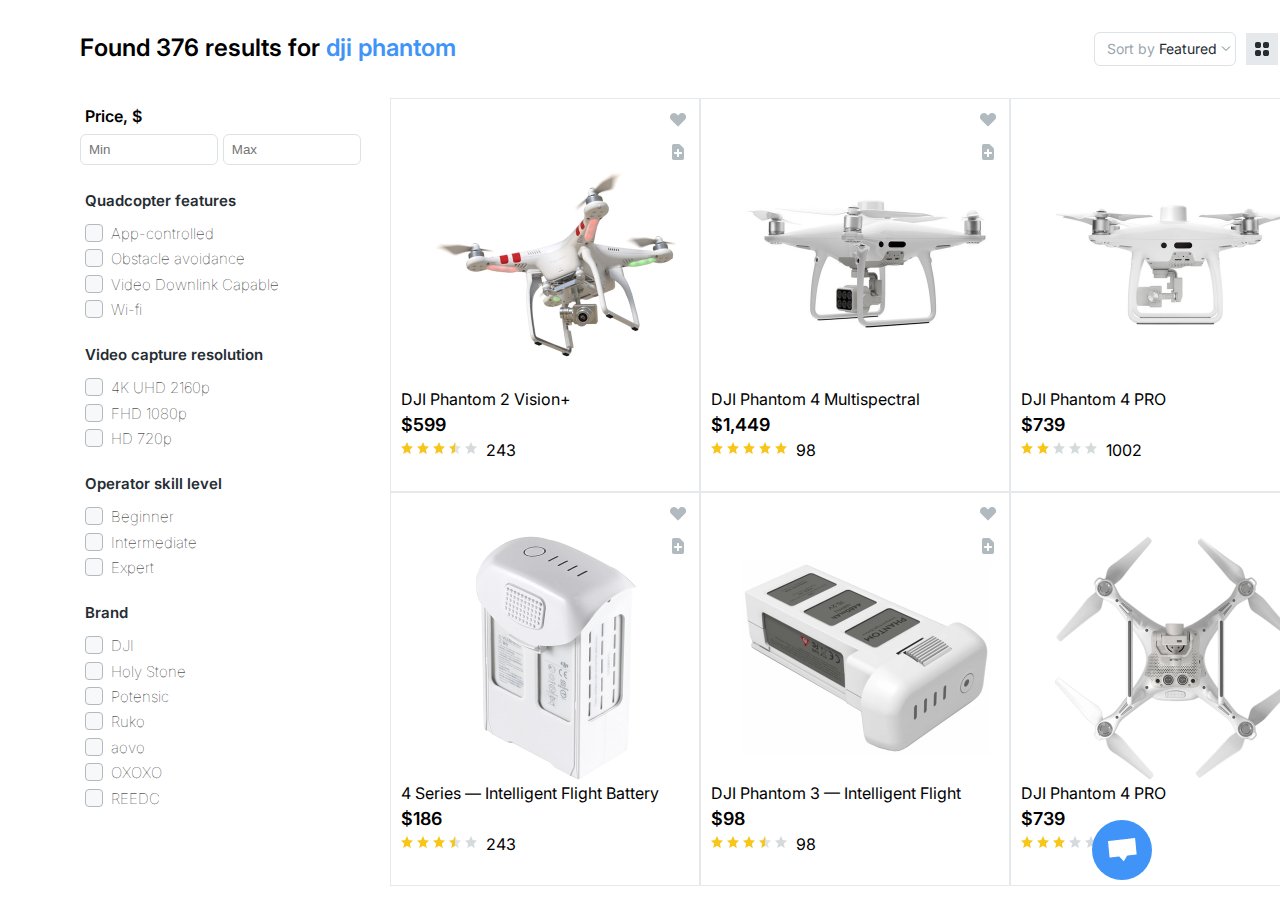
==== index-1.html @ a9153cf0 "added the product list and top search result/view section" ====
<!DOCTYPE html>
<html lang="en">
  <head>
    <meta charset="UTF-8" />
    <meta name="viewport" content="width=device-width, initial-scale=1.0" />
    <title>Document</title>
    <!-- <link rel="preconnect" href="https://fonts.googleapis.com"> -->
    <!-- <link rel="preconnect" href="https://fonts.gstatic.com" crossorigin> -->
    <link
      href="https://fonts.googleapis.com/css2?family=Inter:wght@400;600&display=swap"
      rel="stylesheet"
    />
    <link rel="stylesheet" href="./css-1/Filters.css" />
    <link rel="stylesheet" href="./css-1/products.css" />
  </head>
  <body>
    <div class="main-body">
      <div class="search-section">
        <p class="found-result">
          Found 376 results for <span>dji phantom</span>
        </p>
        <div class="left-search-section">
          <div class="dropdown">
            <p>Sort by <span>Featured</span></p>
            <svg
              width="10"
              height="6"
              viewBox="0 0 10 6"
              fill="none"
              xmlns="http://www.w3.org/2000/svg"
            >
              <path d="M1 0.5L5 4.5L9 0.5" stroke="#6E7C87" />
            </svg>
          </div>

          <div class="view">
            <div class="first-grouped-icon">
              <div class="view-list">
                <svg
                  width="14"
                  height="14"
                  viewBox="0 0 14 14"
                  fill="none"
                  xmlns="http://www.w3.org/2000/svg"
                >
                  <path
                    d="M2 0C1.46957 0 0.960859 0.210714 0.585786 0.585786C0.210714 0.960859 0 1.46957 0 2V4C0 4.53043 0.210714 5.03914 0.585786 5.41421C0.960859 5.78929 1.46957 6 2 6H4C4.53043 6 5.03914 5.78929 5.41421 5.41421C5.78929 5.03914 6 4.53043 6 4V2C6 1.46957 5.78929 0.960859 5.41421 0.585786C5.03914 0.210714 4.53043 0 4 0H2ZM2 8C1.46957 8 0.960859 8.21071 0.585786 8.58579C0.210714 8.96086 0 9.46957 0 10V12C0 12.5304 0.210714 13.0391 0.585786 13.4142C0.960859 13.7893 1.46957 14 2 14H4C4.53043 14 5.03914 13.7893 5.41421 13.4142C5.78929 13.0391 6 12.5304 6 12V10C6 9.46957 5.78929 8.96086 5.41421 8.58579C5.03914 8.21071 4.53043 8 4 8H2ZM8 2C8 1.46957 8.21071 0.960859 8.58579 0.585786C8.96086 0.210714 9.46957 0 10 0H12C12.5304 0 13.0391 0.210714 13.4142 0.585786C13.7893 0.960859 14 1.46957 14 2V4C14 4.53043 13.7893 5.03914 13.4142 5.41421C13.0391 5.78929 12.5304 6 12 6H10C9.46957 6 8.96086 5.78929 8.58579 5.41421C8.21071 5.03914 8 4.53043 8 4V2ZM8 10C8 9.46957 8.21071 8.96086 8.58579 8.58579C8.96086 8.21071 9.46957 8 10 8H12C12.5304 8 13.0391 8.21071 13.4142 8.58579C13.7893 8.96086 14 9.46957 14 10V12C14 12.5304 13.7893 13.0391 13.4142 13.4142C13.0391 13.7893 12.5304 14 12 14H10C9.46957 14 8.96086 13.7893 8.58579 13.4142C8.21071 13.0391 8 12.5304 8 12V10Z"
                    fill="#252C32"
                  />
                </svg>
              </div>
            </div>
            <div class="first-grouped-icon">
              <div class="view-grid">
                <svg
                  width="14"
                  height="14"
                  viewBox="0 0 14 14"
                  fill="none"
                  xmlns="http://www.w3.org/2000/svg"
                >
                  <path
                    fill-rule="evenodd"
                    clip-rule="evenodd"
                    d="M0 1C0 0.734784 0.105357 0.48043 0.292893 0.292893C0.48043 0.105357 0.734784 0 1 0H13C13.2652 0 13.5196 0.105357 13.7071 0.292893C13.8946 0.48043 14 0.734784 14 1C14 1.26522 13.8946 1.51957 13.7071 1.70711C13.5196 1.89464 13.2652 2 13 2H1C0.734784 2 0.48043 1.89464 0.292893 1.70711C0.105357 1.51957 0 1.26522 0 1ZM0 5C0 4.73478 0.105357 4.48043 0.292893 4.29289C0.48043 4.10536 0.734784 4 1 4H13C13.2652 4 13.5196 4.10536 13.7071 4.29289C13.8946 4.48043 14 4.73478 14 5C14 5.26522 13.8946 5.51957 13.7071 5.70711C13.5196 5.89464 13.2652 6 13 6H1C0.734784 6 0.48043 5.89464 0.292893 5.70711C0.105357 5.51957 0 5.26522 0 5ZM0 9C0 8.73478 0.105357 8.48043 0.292893 8.29289C0.48043 8.10536 0.734784 8 1 8H13C13.2652 8 13.5196 8.10536 13.7071 8.29289C13.8946 8.48043 14 8.73478 14 9C14 9.26522 13.8946 9.51957 13.7071 9.70711C13.5196 9.89464 13.2652 10 13 10H1C0.734784 10 0.48043 9.89464 0.292893 9.70711C0.105357 9.51957 0 9.26522 0 9ZM0 13C0 12.7348 0.105357 12.4804 0.292893 12.2929C0.48043 12.1054 0.734784 12 1 12H13C13.2652 12 13.5196 12.1054 13.7071 12.2929C13.8946 12.4804 14 12.7348 14 13C14 13.2652 13.8946 13.5196 13.7071 13.7071C13.5196 13.8946 13.2652 14 13 14H1C0.734784 14 0.48043 13.8946 0.292893 13.7071C0.105357 13.5196 0 13.2652 0 13Z"
                    fill="#B0BABF"
                  />
                </svg>
              </div>
            </div>
          </div>
        </div>
      </div>
      <div class="content">
        <section class="left-section">
          <h3 class="h3">Price, $</h3>
          <div class="inputs">
            <input class="input-1" type="text" placeholder="Min" />
            <input class="input-2" type="text" placeholder="Max" />
          </div>
          <h4>Quadcopter features</h4>
          <div class="filterA">
            <div class="checkbox"></div>
            <div class="text">App-controlled</div>
          </div>

          <div class="filterA">
            <div class="checkbox"></div>
            <div class="text">Obstacle avoidance</div>
          </div>

          <div class="filterA">
            <div class="checkbox"></div>
            <div class="text">Video Downlink Capable</div>
          </div>

          <div class="filterA">
            <div class="checkbox"></div>
            <div class="text">Wi-fi</div>
          </div>

          <h4>Video capture resolution</h4>
          <div class="filterB">
            <div class="checkbox"></div>
            <div class="text">4K UHD 2160p</div>
          </div>

          <div class="filterB">
            <div class="checkbox"></div>
            <div class="text">FHD 1080p</div>
          </div>

          <div class="filterB">
            <div class="checkbox"></div>
            <div class="text">HD 720p</div>
          </div>

          <h4>Operator skill level</h4>
          <div class="filterC">
            <div class="checkbox"></div>
            <div class="text">Beginner</div>
          </div>

          <div class="filterC">
            <div class="checkbox"></div>
            <div class="text">Intermediate</div>
          </div>

          <div class="filterC">
            <div class="checkbox"></div>
            <div class="text">Expert</div>
          </div>

          <h4>Brand</h4>
          <div class="filterD">
            <div class="checkbox"></div>
            <div class="text">DJI</div>
          </div>

          <div class="filterD">
            <div class="checkbox"></div>
            <div class="text">Holy Stone</div>
          </div>

          <div class="filterD">
            <div class="checkbox"></div>
            <div class="text">Potensic</div>
          </div>

          <div class="filterD">
            <div class="checkbox"></div>
            <div class="text">Ruko</div>
          </div>

          <div class="filterD">
            <div class="checkbox"></div>
            <div class="text">aovo</div>
          </div>

          <div class="filterD">
            <div class="checkbox"></div>
            <div class="text">OXOXO</div>
          </div>

          <div class="filterD">
            <div class="checkbox"></div>
            <div class="text">REEDC</div>
          </div>
        </section>
        <div class="product-content">
          <div class="grid-container">
            <div class="grid-item">
              <div class="heart">
                <img src="./images-1/heart.png" alt="HI" />
              </div>
              <div class="add">
                <img src="./images-1/Vector.png" alt="" />
              </div>
              <div class="product-image">
                <img src="./images-1/image1.png" alt="" />
              </div>
              <p class="product-name">DJI Phantom 2 Vision+</p>
              <p class="product-price">$599</p>
              <div class="ratings">
                <div class="rate">
                  <img src="./images-1/Star-yellow.png" alt="" />
                </div>
                <div class="rate">
                  <img src="./images-1/Star-yellow.png" alt="" />
                </div>
                <div class="rate">
                  <img src="./images-1/Star-yellow.png" alt="" />
                </div>
                <div class="rate">
                  <div class="half-rate">
                    <img class="left" src="./images-1/Left.png" alt="" />
                    <img class="right" src="./images-1/Right.png" alt="" />
                  </div>
                </div>
                <div class="rate">
                  <img src="./images-1/Star.png" alt="" />
                </div>
                <p class="product-rating">243</p>
              </div>
            </div>
            <div class="grid-item">
              <div class="heart">
                <img src="./images-1/heart.png" alt="HI" />
              </div>
              <div class="add">
                <img src="./images-1/Vector.png" alt="" />
              </div>
              <div class="product-image">
                <img src="./images-1/image2.png" alt="" />
              </div>
              <p class="product-name">DJI Phantom 4 Multispectral</p>
              <p class="product-price">$1,449</p>
              <div class="ratings">
                <div class="rate">
                  <img src="./images-1/Star-yellow.png" alt="" />
                </div>
                <div class="rate">
                  <img src="./images-1/Star-yellow.png" alt="" />
                </div>
                <div class="rate">
                  <img src="./images-1/Star-yellow.png" alt="" />
                </div>
                <div class="rate">
                  <img src="./images-1/Star-yellow.png" alt="" />
                </div>
                <div class="rate">
                  <img src="./images-1/Star-yellow.png" alt="" />
                </div>
                <p class="product-rating">98</p>
              </div>
            </div>
            <div class="grid-item">
              <div class="heart">
                <img src="./images-1/heart.png" alt="HI" />
              </div>
              <div class="add">
                <img src="./images-1/Vector.png" alt="" />
              </div>
              <div class="product-image">
                <img src="./images-1/image3.png" alt="" />
              </div>
              <p class="product-name">DJI Phantom 4 PRO</p>
              <p class="product-price">$739</p>
              <div class="ratings">
                <div class="rate">
                  <img src="./images-1/Star-yellow.png" alt="" />
                </div>
                <div class="rate">
                  <img src="./images-1/Star-yellow.png" alt="" />
                </div>
                <div class="rate">
                  <img src="./images-1/Star.png" alt="" />
                </div>

                <div class="rate">
                  <img src="./images-1/Star.png" alt="" />
                </div>
                <div class="rate">
                  <img src="./images-1/Star.png" alt="" />
                </div>
                <p class="product-rating">1002</p>
              </div>
            </div>
            <div class="grid-item">
              <div class="heart">
                <img src="./images-1/heart.png" alt="HI" />
              </div>
              <div class="add">
                <img src="./images-1/Vector.png" alt="" />
              </div>
              <div class="product-image">
                <img src="./images-1/image4.png" alt="" />
              </div>
              <p class="product-name">4 Series — Intelligent Flight Battery</p>
              <p class="product-price">$186</p>
              <div class="ratings">
                <div class="rate">
                  <img src="./images-1/Star-yellow.png" alt="" />
                </div>
                <div class="rate">
                  <img src="./images-1/Star-yellow.png" alt="" />
                </div>
                <div class="rate">
                  <img src="./images-1/Star-yellow.png" alt="" />
                </div>
                <div class="rate">
                  <div class="half-rate">
                    <img class="left" src="./images-1/Left.png" alt="" />
                    <img class="right" src="./images-1/Right.png" alt="" />
                  </div>
                </div>
                <div class="rate">
                  <img src="./images-1/Star.png" alt="" />
                </div>
                <p class="product-rating">243</p>
              </div>
            </div>
            <div class="grid-item">
              <div class="heart">
                <img src="./images-1/heart.png" alt="HI" />
              </div>
              <div class="add">
                <img src="./images-1/Vector.png" alt="" />
              </div>
              <div class="product-image">
                <img src="./images-1/image6.png" alt="" />
              </div>
              <p class="product-name">DJI Phantom 3 — Intelligent Flight</p>
              <p class="product-price">$98</p>
              <div class="ratings">
                <div class="rate">
                  <img src="./images-1/Star-yellow.png" alt="" />
                </div>
                <div class="rate">
                  <img src="./images-1/Star-yellow.png" alt="" />
                </div>
                <div class="rate">
                  <img src="./images-1/Star-yellow.png" alt="" />
                </div>
                <div class="rate">
                  <div class="half-rate">
                    <img class="left" src="./images-1/Left.png" alt="" />
                    <img class="right" src="./images-1/Right.png" alt="" />
                  </div>
                </div>
                <div class="rate">
                  <img src="./images-1/Star.png" alt="" />
                </div>
                <p class="product-rating">98</p>
              </div>
            </div>
            <div class="grid-item">
              <div class="heart">
                <img src="./images-1/heart.png" alt="HI" />
              </div>
              <div class="add">
                <img src="./images-1/Vector.png" alt="" />
              </div>
              <div class="product-image">
                <img src="./images-1/image7.png" alt="" />
              </div>
              <p class="product-name">DJI Phantom 4 PRO</p>
              <p class="product-price">$739</p>
              <div class="ratings">
                <div class="rate">
                  <img src="./images-1/Star-yellow.png" alt="" />
                </div>
                <div class="rate">
                  <img src="./images-1/Star-yellow.png" alt="" />
                </div>
                <div class="rate">
                  <img src="./images-1/Star-yellow.png" alt="" />
                </div>

                <div class="rate">
                  <img src="./images-1/Star.png" alt="" />
                </div>
                <div class="rate">
                  <img src="./images-1/Star.png" alt="" />
                </div>
                <p class="product-rating">102</p>
              </div>
            </div>
          </div>
          <div class="chat-icon">
            <img src="./images-1/chat-icon.png" alt="" />
          </div>
        </div>
      </div>
    </div>
  </body>
</html>
---- css-1/Filters.css ----
* {
  margin: 0;
  padding: 0;
}

.left-section {
  background-color: #ffff;
  /* margin-left: 3rem;
  margin-top: 3rem; */
  width: 280px;
  height: 708px;
}

.h3 {
  font-family: "inter", sans-serif;
  font-size: 16px;
  font-weight: 600;
  padding-top: 0.5rem;
  padding-bottom: 0.5rem;
  margin-left: 0.3rem;
}

.content .left-section .inputs {
  display: flex;
}

.input-1 {
  width: 8rem;
  height: 1.8rem;
  border: 1px solid #dde2e4;
  border-radius: 6px;
  padding-left: 0.5rem;
}

.input-2 {
  width: 8rem;
  height: 1.8rem;
  border: 1px solid #dde2e4;
  border-radius: 6px;
  /* gap:1rem; */
  padding-left: 0.5rem;
  margin-left: 0.3rem;
}

.left-section h4 {
  font-family: "Inter", sans-serif;
  font-size: 15px;
  font-weight: 600;
  padding-top: 1.5rem;
  padding-bottom: 0.3rem;
  line-height: 24px;
  color: #252c32;
  margin-left: 0.3rem;
}

.filterA,
.filterB,
.filterC,
.filterD {
  padding-top: 0.4rem;
  display: flex;
  gap: 0.5rem;
  margin-left: 0.3rem;
}
.filterA .checkbox,
.filterB .checkbox,
.filterC .checkbox,
.filterD .checkbox {
  width: 16px;
  height: 16px;
  border-radius: 4px;
  background-color: #f6f8f9;
  border: 1px solid #b0babf;

  /* margin-left: .3rem; */
}

.filterA .text,
.filterB .text,
.filterC .text,
.filterD .text {
  font-family: "inter", sans-serif;
  font-weight: 100;
  font-size: 15px;
}
---- css-1/products.css ----
p {
  padding: 0;
  margin: 0;
}

.main-body {
  width: 1240px;
  margin-left: 5rem;
  margin-top: 2rem;
}

.main-body .search-section {
  display: flex;
  justify-content: space-between;
}

.main-body .search-section > p {
  font-family: "Inter", sans-serif;
  font-weight: 600;
  font-size: 24px;
  line-height: 32px;
  letter-spacing: -1.9%;
}

.main-body .search-section > p span {
  color: #4094f7;
}

.main-body .search-section .left-search-section {
  display: flex;
  justify-content: center;
  gap: 10px;
}

.main-body .search-section .left-search-section .dropdown {
  display: flex;
  justify-content: center;
  align-items: center;
  border: 1px solid #dde2e4;
  border-radius: 6px;
  padding: 4px 4px 4px 12px;
  gap: 4px;
}

.main-body .search-section .left-search-section .dropdown > p {
  font-family: "Inter", sans-serif;
  font-weight: 400;
  font-size: 14px;
  line-height: 24px;
  color: #9aa6ac;
}

.main-body .search-section .left-search-section .dropdown > p > span {
  color: #252c32;
}

.main-body .search-section .left-search-section .view {
  display: flex;
  justify-content: center;
  align-items: center;
  gap: 10px;
}

.main-body .search-section .left-search-section .view .first-grouped-icon {
  width: 32px;
  height: 32px;
  background-color: #e5e9eb;
  display: flex;
  justify-content: center;
  align-items: center;
}

.main-body
  .search-section
  .left-search-section
  .view
  .first-grouped-icon
  .view-list,
.main-body
  .search-section
  .left-search-section
  .view
  .first-grouped-icon
  .view-grid {
  width: 24px;
  height: 24px;
  display: flex;
  justify-content: center;
  align-items: center;
}
.main-body .search-section .left-search-section .view .second-grouped-icon {
  width: 32px;
  height: 32px;
  background-color: #f6f8f9;
  display: flex;
  justify-content: center;
  align-items: center;
}

.content {
  margin-top: 2rem;
  display: flex;
  gap: 30px;
}

.product-content .chat-icon {
  width: 60px;
  height: 60px;
  background-color: #4094f7;
  border-radius: 30px;
  display: flex;
  justify-content: center;
  align-items: center;
  position: fixed;
  bottom: 20px;
  right: 10%;
}

.grid-container {
  display: grid;
  grid-template-columns: repeat(3, 310px);
  grid-template-rows: repeat(2, 394px);
}

.grid-item {
  border: 1px solid#E5E9EB;
  padding: 10px;
  position: relative;
}

.grid-item .heart {
  position: absolute;
  top: 5px;
  right: 5px;
  width: 32px;
  height: 32px;
  display: flex;
  justify-content: center;
  align-items: center;
}

.grid-item .add {
  position: absolute;
  top: 37px;
  right: 5px;
  width: 32px;
  height: 32px;
  display: flex;
  justify-content: center;
  align-items: center;
}

.grid-item .product-image {
  width: 250px;
  height: 250px;
  margin-top: 30px;
  margin-left: 30px;
}

.grid-item .ratings {
  display: flex;
}

.grid-item .ratings .rate {
  width: 16px;
  height: 16px;
}

.grid-item .ratings .half-rate {
  position: relative;
}

.grid-item .ratings .half-rate .left {
  position: absolute;
  top: 2px;
  left: 0px;
}
.grid-item .ratings .half-rate .right {
  position: absolute;
  top: 2px;
  left: 6px;
}

.grid-item .ratings div:last-of-type {
  margin-right: 5px;
}

.grid-item p {
  font-family: "Inter", sans-serif;
}

.grid-item .product-name,
.grid-item .product-rating {
  font-weight: 400;
}

.grid-item .product-price {
  font-weight: 600;
  font-size: 18px;
  margin: 5px 0px;
}
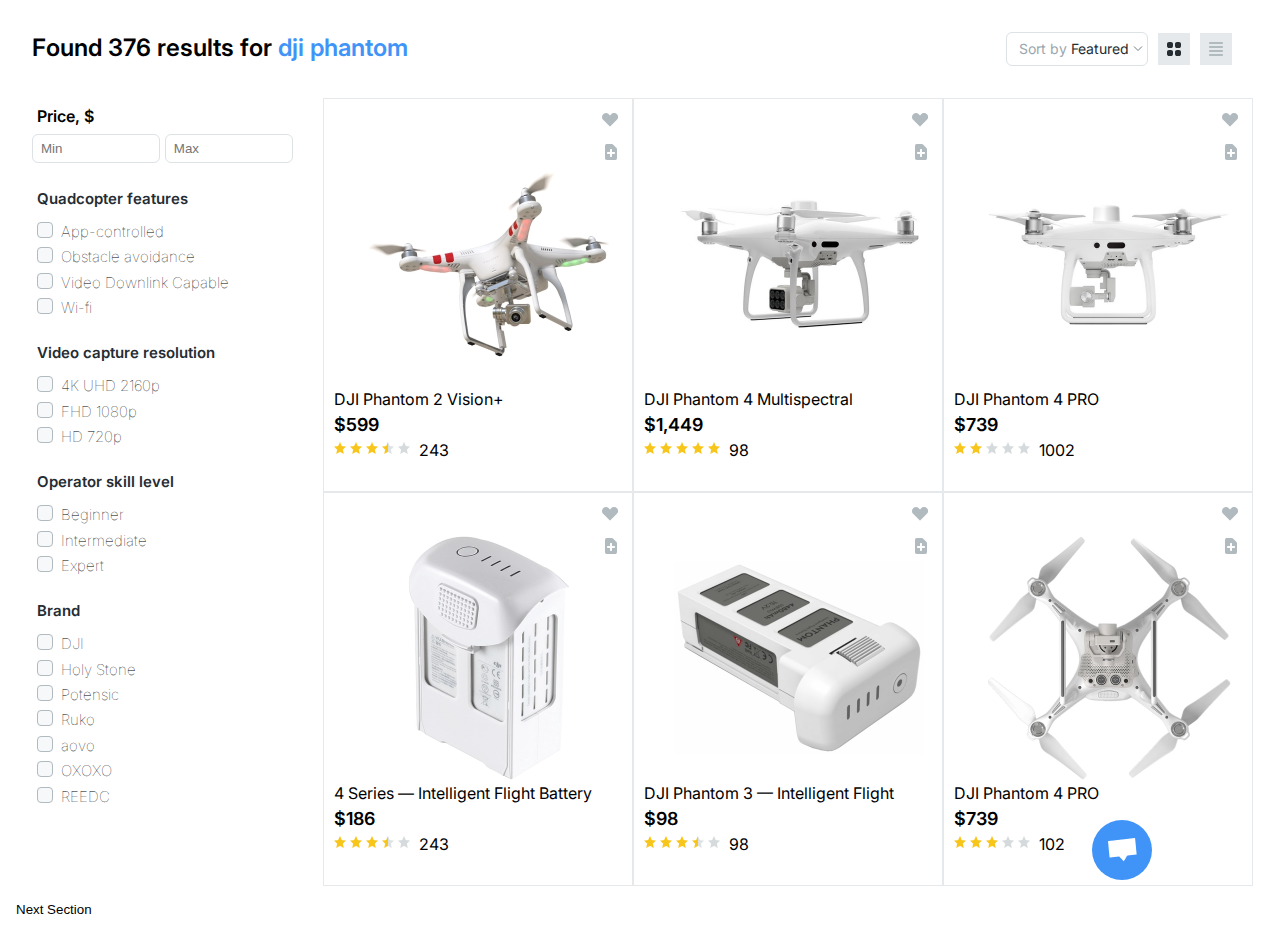
==== commit 19ea34e7: "Merge branch 'section-1' of https://github.com/glovic/Group-7-Task-3 into section-1" ====
--- a/index-1.html
+++ b/index-1.html
@@ -1,377 +1,358 @@
 <!DOCTYPE html>
 <html lang="en">
-  <head>
-    <meta charset="UTF-8" />
-    <meta name="viewport" content="width=device-width, initial-scale=1.0" />
-    <title>Document</title>
-    <!-- <link rel="preconnect" href="https://fonts.googleapis.com"> -->
-    <!-- <link rel="preconnect" href="https://fonts.gstatic.com" crossorigin> -->
-    <link
-      href="https://fonts.googleapis.com/css2?family=Inter:wght@400;600&display=swap"
-      rel="stylesheet"
-    />
-    <link rel="stylesheet" href="./css-1/Filters.css" />
-    <link rel="stylesheet" href="./css-1/products.css" />
-  </head>
-  <body>
-    <div class="main-body">
-      <div class="search-section">
-        <p class="found-result">
-          Found 376 results for <span>dji phantom</span>
-        </p>
-        <div class="left-search-section">
-          <div class="dropdown">
-            <p>Sort by <span>Featured</span></p>
-            <svg
-              width="10"
-              height="6"
-              viewBox="0 0 10 6"
-              fill="none"
-              xmlns="http://www.w3.org/2000/svg"
-            >
-              <path d="M1 0.5L5 4.5L9 0.5" stroke="#6E7C87" />
-            </svg>
-          </div>
-
-          <div class="view">
-            <div class="first-grouped-icon">
-              <div class="view-list">
-                <svg
-                  width="14"
-                  height="14"
-                  viewBox="0 0 14 14"
-                  fill="none"
-                  xmlns="http://www.w3.org/2000/svg"
-                >
-                  <path
-                    d="M2 0C1.46957 0 0.960859 0.210714 0.585786 0.585786C0.210714 0.960859 0 1.46957 0 2V4C0 4.53043 0.210714 5.03914 0.585786 5.41421C0.960859 5.78929 1.46957 6 2 6H4C4.53043 6 5.03914 5.78929 5.41421 5.41421C5.78929 5.03914 6 4.53043 6 4V2C6 1.46957 5.78929 0.960859 5.41421 0.585786C5.03914 0.210714 4.53043 0 4 0H2ZM2 8C1.46957 8 0.960859 8.21071 0.585786 8.58579C0.210714 8.96086 0 9.46957 0 10V12C0 12.5304 0.210714 13.0391 0.585786 13.4142C0.960859 13.7893 1.46957 14 2 14H4C4.53043 14 5.03914 13.7893 5.41421 13.4142C5.78929 13.0391 6 12.5304 6 12V10C6 9.46957 5.78929 8.96086 5.41421 8.58579C5.03914 8.21071 4.53043 8 4 8H2ZM8 2C8 1.46957 8.21071 0.960859 8.58579 0.585786C8.96086 0.210714 9.46957 0 10 0H12C12.5304 0 13.0391 0.210714 13.4142 0.585786C13.7893 0.960859 14 1.46957 14 2V4C14 4.53043 13.7893 5.03914 13.4142 5.41421C13.0391 5.78929 12.5304 6 12 6H10C9.46957 6 8.96086 5.78929 8.58579 5.41421C8.21071 5.03914 8 4.53043 8 4V2ZM8 10C8 9.46957 8.21071 8.96086 8.58579 8.58579C8.96086 8.21071 9.46957 8 10 8H12C12.5304 8 13.0391 8.21071 13.4142 8.58579C13.7893 8.96086 14 9.46957 14 10V12C14 12.5304 13.7893 13.0391 13.4142 13.4142C13.0391 13.7893 12.5304 14 12 14H10C9.46957 14 8.96086 13.7893 8.58579 13.4142C8.21071 13.0391 8 12.5304 8 12V10Z"
-                    fill="#252C32"
-                  />
-                </svg>
-              </div>
-            </div>
-            <div class="first-grouped-icon">
-              <div class="view-grid">
-                <svg
-                  width="14"
-                  height="14"
-                  viewBox="0 0 14 14"
-                  fill="none"
-                  xmlns="http://www.w3.org/2000/svg"
-                >
-                  <path
-                    fill-rule="evenodd"
-                    clip-rule="evenodd"
-                    d="M0 1C0 0.734784 0.105357 0.48043 0.292893 0.292893C0.48043 0.105357 0.734784 0 1 0H13C13.2652 0 13.5196 0.105357 13.7071 0.292893C13.8946 0.48043 14 0.734784 14 1C14 1.26522 13.8946 1.51957 13.7071 1.70711C13.5196 1.89464 13.2652 2 13 2H1C0.734784 2 0.48043 1.89464 0.292893 1.70711C0.105357 1.51957 0 1.26522 0 1ZM0 5C0 4.73478 0.105357 4.48043 0.292893 4.29289C0.48043 4.10536 0.734784 4 1 4H13C13.2652 4 13.5196 4.10536 13.7071 4.29289C13.8946 4.48043 14 4.73478 14 5C14 5.26522 13.8946 5.51957 13.7071 5.70711C13.5196 5.89464 13.2652 6 13 6H1C0.734784 6 0.48043 5.89464 0.292893 5.70711C0.105357 5.51957 0 5.26522 0 5ZM0 9C0 8.73478 0.105357 8.48043 0.292893 8.29289C0.48043 8.10536 0.734784 8 1 8H13C13.2652 8 13.5196 8.10536 13.7071 8.29289C13.8946 8.48043 14 8.73478 14 9C14 9.26522 13.8946 9.51957 13.7071 9.70711C13.5196 9.89464 13.2652 10 13 10H1C0.734784 10 0.48043 9.89464 0.292893 9.70711C0.105357 9.51957 0 9.26522 0 9ZM0 13C0 12.7348 0.105357 12.4804 0.292893 12.2929C0.48043 12.1054 0.734784 12 1 12H13C13.2652 12 13.5196 12.1054 13.7071 12.2929C13.8946 12.4804 14 12.7348 14 13C14 13.2652 13.8946 13.5196 13.7071 13.7071C13.5196 13.8946 13.2652 14 13 14H1C0.734784 14 0.48043 13.8946 0.292893 13.7071C0.105357 13.5196 0 13.2652 0 13Z"
-                    fill="#B0BABF"
-                  />
-                </svg>
-              </div>
-            </div>
-          </div>
-        </div>
-      </div>
-      <div class="content">
-        <section class="left-section">
-          <h3 class="h3">Price, $</h3>
-          <div class="inputs">
-            <input class="input-1" type="text" placeholder="Min" />
-            <input class="input-2" type="text" placeholder="Max" />
-          </div>
-          <h4>Quadcopter features</h4>
-          <div class="filterA">
-            <div class="checkbox"></div>
-            <div class="text">App-controlled</div>
-          </div>
-
-          <div class="filterA">
-            <div class="checkbox"></div>
-            <div class="text">Obstacle avoidance</div>
-          </div>
-
-          <div class="filterA">
-            <div class="checkbox"></div>
-            <div class="text">Video Downlink Capable</div>
-          </div>
-
-          <div class="filterA">
-            <div class="checkbox"></div>
-            <div class="text">Wi-fi</div>
-          </div>
-
-          <h4>Video capture resolution</h4>
-          <div class="filterB">
-            <div class="checkbox"></div>
-            <div class="text">4K UHD 2160p</div>
-          </div>
-
-          <div class="filterB">
-            <div class="checkbox"></div>
-            <div class="text">FHD 1080p</div>
-          </div>
-
-          <div class="filterB">
-            <div class="checkbox"></div>
-            <div class="text">HD 720p</div>
-          </div>
-
-          <h4>Operator skill level</h4>
-          <div class="filterC">
-            <div class="checkbox"></div>
-            <div class="text">Beginner</div>
-          </div>
-
-          <div class="filterC">
-            <div class="checkbox"></div>
-            <div class="text">Intermediate</div>
-          </div>
-
-          <div class="filterC">
-            <div class="checkbox"></div>
-            <div class="text">Expert</div>
-          </div>
-
-          <h4>Brand</h4>
-          <div class="filterD">
-            <div class="checkbox"></div>
-            <div class="text">DJI</div>
-          </div>
-
-          <div class="filterD">
-            <div class="checkbox"></div>
-            <div class="text">Holy Stone</div>
-          </div>
-
-          <div class="filterD">
-            <div class="checkbox"></div>
-            <div class="text">Potensic</div>
-          </div>
-
-          <div class="filterD">
-            <div class="checkbox"></div>
-            <div class="text">Ruko</div>
-          </div>
-
-          <div class="filterD">
-            <div class="checkbox"></div>
-            <div class="text">aovo</div>
-          </div>
-
-          <div class="filterD">
-            <div class="checkbox"></div>
-            <div class="text">OXOXO</div>
-          </div>
-
-          <div class="filterD">
-            <div class="checkbox"></div>
-            <div class="text">REEDC</div>
-          </div>
-        </section>
-        <div class="product-content">
-          <div class="grid-container">
-            <div class="grid-item">
-              <div class="heart">
-                <img src="./images-1/heart.png" alt="HI" />
-              </div>
-              <div class="add">
-                <img src="./images-1/Vector.png" alt="" />
-              </div>
-              <div class="product-image">
-                <img src="./images-1/image1.png" alt="" />
-              </div>
-              <p class="product-name">DJI Phantom 2 Vision+</p>
-              <p class="product-price">$599</p>
-              <div class="ratings">
-                <div class="rate">
-                  <img src="./images-1/Star-yellow.png" alt="" />
-                </div>
-                <div class="rate">
-                  <img src="./images-1/Star-yellow.png" alt="" />
-                </div>
-                <div class="rate">
-                  <img src="./images-1/Star-yellow.png" alt="" />
-                </div>
-                <div class="rate">
-                  <div class="half-rate">
-                    <img class="left" src="./images-1/Left.png" alt="" />
-                    <img class="right" src="./images-1/Right.png" alt="" />
-                  </div>
-                </div>
-                <div class="rate">
-                  <img src="./images-1/Star.png" alt="" />
-                </div>
-                <p class="product-rating">243</p>
-              </div>
-            </div>
-            <div class="grid-item">
-              <div class="heart">
-                <img src="./images-1/heart.png" alt="HI" />
-              </div>
-              <div class="add">
-                <img src="./images-1/Vector.png" alt="" />
-              </div>
-              <div class="product-image">
-                <img src="./images-1/image2.png" alt="" />
-              </div>
-              <p class="product-name">DJI Phantom 4 Multispectral</p>
-              <p class="product-price">$1,449</p>
-              <div class="ratings">
-                <div class="rate">
-                  <img src="./images-1/Star-yellow.png" alt="" />
-                </div>
-                <div class="rate">
-                  <img src="./images-1/Star-yellow.png" alt="" />
-                </div>
-                <div class="rate">
-                  <img src="./images-1/Star-yellow.png" alt="" />
-                </div>
-                <div class="rate">
-                  <img src="./images-1/Star-yellow.png" alt="" />
-                </div>
-                <div class="rate">
-                  <img src="./images-1/Star-yellow.png" alt="" />
-                </div>
-                <p class="product-rating">98</p>
-              </div>
-            </div>
-            <div class="grid-item">
-              <div class="heart">
-                <img src="./images-1/heart.png" alt="HI" />
-              </div>
-              <div class="add">
-                <img src="./images-1/Vector.png" alt="" />
-              </div>
-              <div class="product-image">
-                <img src="./images-1/image3.png" alt="" />
-              </div>
-              <p class="product-name">DJI Phantom 4 PRO</p>
-              <p class="product-price">$739</p>
-              <div class="ratings">
-                <div class="rate">
-                  <img src="./images-1/Star-yellow.png" alt="" />
-                </div>
-                <div class="rate">
-                  <img src="./images-1/Star-yellow.png" alt="" />
-                </div>
-                <div class="rate">
-                  <img src="./images-1/Star.png" alt="" />
-                </div>
-
-                <div class="rate">
-                  <img src="./images-1/Star.png" alt="" />
-                </div>
-                <div class="rate">
-                  <img src="./images-1/Star.png" alt="" />
-                </div>
-                <p class="product-rating">1002</p>
-              </div>
-            </div>
-            <div class="grid-item">
-              <div class="heart">
-                <img src="./images-1/heart.png" alt="HI" />
-              </div>
-              <div class="add">
-                <img src="./images-1/Vector.png" alt="" />
-              </div>
-              <div class="product-image">
-                <img src="./images-1/image4.png" alt="" />
-              </div>
-              <p class="product-name">4 Series — Intelligent Flight Battery</p>
-              <p class="product-price">$186</p>
-              <div class="ratings">
-                <div class="rate">
-                  <img src="./images-1/Star-yellow.png" alt="" />
-                </div>
-                <div class="rate">
-                  <img src="./images-1/Star-yellow.png" alt="" />
-                </div>
-                <div class="rate">
-                  <img src="./images-1/Star-yellow.png" alt="" />
-                </div>
-                <div class="rate">
-                  <div class="half-rate">
-                    <img class="left" src="./images-1/Left.png" alt="" />
-                    <img class="right" src="./images-1/Right.png" alt="" />
-                  </div>
-                </div>
-                <div class="rate">
-                  <img src="./images-1/Star.png" alt="" />
-                </div>
-                <p class="product-rating">243</p>
-              </div>
-            </div>
-            <div class="grid-item">
-              <div class="heart">
-                <img src="./images-1/heart.png" alt="HI" />
-              </div>
-              <div class="add">
-                <img src="./images-1/Vector.png" alt="" />
-              </div>
-              <div class="product-image">
-                <img src="./images-1/image6.png" alt="" />
-              </div>
-              <p class="product-name">DJI Phantom 3 — Intelligent Flight</p>
-              <p class="product-price">$98</p>
-              <div class="ratings">
-                <div class="rate">
-                  <img src="./images-1/Star-yellow.png" alt="" />
-                </div>
-                <div class="rate">
-                  <img src="./images-1/Star-yellow.png" alt="" />
-                </div>
-                <div class="rate">
-                  <img src="./images-1/Star-yellow.png" alt="" />
-                </div>
-                <div class="rate">
-                  <div class="half-rate">
-                    <img class="left" src="./images-1/Left.png" alt="" />
-                    <img class="right" src="./images-1/Right.png" alt="" />
-                  </div>
-                </div>
-                <div class="rate">
-                  <img src="./images-1/Star.png" alt="" />
-                </div>
-                <p class="product-rating">98</p>
-              </div>
-            </div>
-            <div class="grid-item">
-              <div class="heart">
-                <img src="./images-1/heart.png" alt="HI" />
-              </div>
-              <div class="add">
-                <img src="./images-1/Vector.png" alt="" />
-              </div>
-              <div class="product-image">
-                <img src="./images-1/image7.png" alt="" />
-              </div>
-              <p class="product-name">DJI Phantom 4 PRO</p>
-              <p class="product-price">$739</p>
-              <div class="ratings">
-                <div class="rate">
-                  <img src="./images-1/Star-yellow.png" alt="" />
-                </div>
-                <div class="rate">
-                  <img src="./images-1/Star-yellow.png" alt="" />
-                </div>
-                <div class="rate">
-                  <img src="./images-1/Star-yellow.png" alt="" />
-                </div>
-
-                <div class="rate">
-                  <img src="./images-1/Star.png" alt="" />
-                </div>
-                <div class="rate">
-                  <img src="./images-1/Star.png" alt="" />
-                </div>
-                <p class="product-rating">102</p>
-              </div>
-            </div>
-          </div>
-          <div class="chat-icon">
-            <img src="./images-1/chat-icon.png" alt="" />
+
+<head>
+  <meta charset="UTF-8" />
+  <meta name="viewport" content="width=device-width, initial-scale=1.0" />
+  <title>Document</title>
+  <!-- <link rel="preconnect" href="https://fonts.googleapis.com"> -->
+  <!-- <link rel="preconnect" href="https://fonts.gstatic.com" crossorigin> -->
+  <link href="https://fonts.googleapis.com/css2?family=Inter:wght@400;600&display=swap" rel="stylesheet" />
+  <link rel="stylesheet" href="./css-1/Filters.css" />
+  <link rel="stylesheet" href="./css-1/products.css" />
+  <link rel="stylesheet" href="./css-1/media-query.css">
+</head>
+
+<body>
+  <div class="main-body">
+    <div class="search-section">
+      <p class="found-result">
+        Found 376 results for <span>dji phantom</span>
+      </p>
+      <div class="left-search-section">
+        <div class="dropdown">
+          <p>Sort by <span>Featured</span></p>
+          <svg width="10" height="6" viewBox="0 0 10 6" fill="none" xmlns="http://www.w3.org/2000/svg">
+            <path d="M1 0.5L5 4.5L9 0.5" stroke="#6E7C87" />
+          </svg>
+        </div>
+
+        <div class="view">
+          <div class="first-grouped-icon">
+            <div class="view-list">
+              <svg width="14" height="14" viewBox="0 0 14 14" fill="none" xmlns="http://www.w3.org/2000/svg">
+                <path
+                  d="M2 0C1.46957 0 0.960859 0.210714 0.585786 0.585786C0.210714 0.960859 0 1.46957 0 2V4C0 4.53043 0.210714 5.03914 0.585786 5.41421C0.960859 5.78929 1.46957 6 2 6H4C4.53043 6 5.03914 5.78929 5.41421 5.41421C5.78929 5.03914 6 4.53043 6 4V2C6 1.46957 5.78929 0.960859 5.41421 0.585786C5.03914 0.210714 4.53043 0 4 0H2ZM2 8C1.46957 8 0.960859 8.21071 0.585786 8.58579C0.210714 8.96086 0 9.46957 0 10V12C0 12.5304 0.210714 13.0391 0.585786 13.4142C0.960859 13.7893 1.46957 14 2 14H4C4.53043 14 5.03914 13.7893 5.41421 13.4142C5.78929 13.0391 6 12.5304 6 12V10C6 9.46957 5.78929 8.96086 5.41421 8.58579C5.03914 8.21071 4.53043 8 4 8H2ZM8 2C8 1.46957 8.21071 0.960859 8.58579 0.585786C8.96086 0.210714 9.46957 0 10 0H12C12.5304 0 13.0391 0.210714 13.4142 0.585786C13.7893 0.960859 14 1.46957 14 2V4C14 4.53043 13.7893 5.03914 13.4142 5.41421C13.0391 5.78929 12.5304 6 12 6H10C9.46957 6 8.96086 5.78929 8.58579 5.41421C8.21071 5.03914 8 4.53043 8 4V2ZM8 10C8 9.46957 8.21071 8.96086 8.58579 8.58579C8.96086 8.21071 9.46957 8 10 8H12C12.5304 8 13.0391 8.21071 13.4142 8.58579C13.7893 8.96086 14 9.46957 14 10V12C14 12.5304 13.7893 13.0391 13.4142 13.4142C13.0391 13.7893 12.5304 14 12 14H10C9.46957 14 8.96086 13.7893 8.58579 13.4142C8.21071 13.0391 8 12.5304 8 12V10Z"
+                  fill="#252C32" />
+              </svg>
+            </div>
+          </div>
+          <div class="first-grouped-icon">
+            <div class="view-grid">
+              <svg width="14" height="14" viewBox="0 0 14 14" fill="none" xmlns="http://www.w3.org/2000/svg">
+                <path fill-rule="evenodd" clip-rule="evenodd"
+                  d="M0 1C0 0.734784 0.105357 0.48043 0.292893 0.292893C0.48043 0.105357 0.734784 0 1 0H13C13.2652 0 13.5196 0.105357 13.7071 0.292893C13.8946 0.48043 14 0.734784 14 1C14 1.26522 13.8946 1.51957 13.7071 1.70711C13.5196 1.89464 13.2652 2 13 2H1C0.734784 2 0.48043 1.89464 0.292893 1.70711C0.105357 1.51957 0 1.26522 0 1ZM0 5C0 4.73478 0.105357 4.48043 0.292893 4.29289C0.48043 4.10536 0.734784 4 1 4H13C13.2652 4 13.5196 4.10536 13.7071 4.29289C13.8946 4.48043 14 4.73478 14 5C14 5.26522 13.8946 5.51957 13.7071 5.70711C13.5196 5.89464 13.2652 6 13 6H1C0.734784 6 0.48043 5.89464 0.292893 5.70711C0.105357 5.51957 0 5.26522 0 5ZM0 9C0 8.73478 0.105357 8.48043 0.292893 8.29289C0.48043 8.10536 0.734784 8 1 8H13C13.2652 8 13.5196 8.10536 13.7071 8.29289C13.8946 8.48043 14 8.73478 14 9C14 9.26522 13.8946 9.51957 13.7071 9.70711C13.5196 9.89464 13.2652 10 13 10H1C0.734784 10 0.48043 9.89464 0.292893 9.70711C0.105357 9.51957 0 9.26522 0 9ZM0 13C0 12.7348 0.105357 12.4804 0.292893 12.2929C0.48043 12.1054 0.734784 12 1 12H13C13.2652 12 13.5196 12.1054 13.7071 12.2929C13.8946 12.4804 14 12.7348 14 13C14 13.2652 13.8946 13.5196 13.7071 13.7071C13.5196 13.8946 13.2652 14 13 14H1C0.734784 14 0.48043 13.8946 0.292893 13.7071C0.105357 13.5196 0 13.2652 0 13Z"
+                  fill="#B0BABF" />
+              </svg>
+            </div>
           </div>
         </div>
       </div>
     </div>
-  </body>
-</html>
+    <div class="content">
+      <section class="left-section">
+        <h3 class="h3">Price, $</h3>
+        <div class="inputs">
+          <input class="input-1" type="text" placeholder="Min" />
+          <input class="input-2" type="text" placeholder="Max" />
+        </div>
+        <h4>Quadcopter features</h4>
+        <div class="filterA">
+          <div class="checkbox"></div>
+          <div class="text">App-controlled</div>
+        </div>
+
+        <div class="filterA">
+          <div class="checkbox"></div>
+          <div class="text">Obstacle avoidance</div>
+        </div>
+
+        <div class="filterA">
+          <div class="checkbox"></div>
+          <div class="text">Video Downlink Capable</div>
+        </div>
+
+        <div class="filterA">
+          <div class="checkbox"></div>
+          <div class="text">Wi-fi</div>
+        </div>
+
+        <h4>Video capture resolution</h4>
+        <div class="filterB">
+          <div class="checkbox"></div>
+          <div class="text">4K UHD 2160p</div>
+        </div>
+
+        <div class="filterB">
+          <div class="checkbox"></div>
+          <div class="text">FHD 1080p</div>
+        </div>
+
+        <div class="filterB">
+          <div class="checkbox"></div>
+          <div class="text">HD 720p</div>
+        </div>
+
+        <h4>Operator skill level</h4>
+        <div class="filterC">
+          <div class="checkbox"></div>
+          <div class="text">Beginner</div>
+        </div>
+
+        <div class="filterC">
+          <div class="checkbox"></div>
+          <div class="text">Intermediate</div>
+        </div>
+
+        <div class="filterC">
+          <div class="checkbox"></div>
+          <div class="text">Expert</div>
+        </div>
+
+        <h4>Brand</h4>
+        <div class="filterD">
+          <div class="checkbox"></div>
+          <div class="text">DJI</div>
+        </div>
+
+        <div class="filterD">
+          <div class="checkbox"></div>
+          <div class="text">Holy Stone</div>
+        </div>
+
+        <div class="filterD">
+          <div class="checkbox"></div>
+          <div class="text">Potensic</div>
+        </div>
+
+        <div class="filterD">
+          <div class="checkbox"></div>
+          <div class="text">Ruko</div>
+        </div>
+
+        <div class="filterD">
+          <div class="checkbox"></div>
+          <div class="text">aovo</div>
+        </div>
+
+        <div class="filterD">
+          <div class="checkbox"></div>
+          <div class="text">OXOXO</div>
+        </div>
+
+        <div class="filterD">
+          <div class="checkbox"></div>
+          <div class="text">REEDC</div>
+        </div>
+      </section>
+      <div class="product-content">
+        <div class="grid-container">
+          <div class="grid-item">
+            <div class="heart">
+              <img src="./images-1/heart.png" alt="HI" />
+            </div>
+            <div class="add">
+              <img src="./images-1/Vector.png" alt="" />
+            </div>
+            <div class="product-image">
+              <img src="./images-1/image1.png" alt="" />
+            </div>
+            <p class="product-name">DJI Phantom 2 Vision+</p>
+            <p class="product-price">$599</p>
+            <div class="ratings">
+              <div class="rate">
+                <img src="./images-1/Star-yellow.png" alt="" />
+              </div>
+              <div class="rate">
+                <img src="./images-1/Star-yellow.png" alt="" />
+              </div>
+              <div class="rate">
+                <img src="./images-1/Star-yellow.png" alt="" />
+              </div>
+              <div class="rate">
+                <div class="half-rate">
+                  <img class="left" src="./images-1/Left.png" alt="" />
+                  <img class="right" src="./images-1/Right.png" alt="" />
+                </div>
+              </div>
+              <div class="rate">
+                <img src="./images-1/Star.png" alt="" />
+              </div>
+              <p class="product-rating">243</p>
+            </div>
+          </div>
+          <div class="grid-item">
+            <div class="heart">
+              <img src="./images-1/heart.png" alt="HI" />
+            </div>
+            <div class="add">
+              <img src="./images-1/Vector.png" alt="" />
+            </div>
+            <div class="product-image">
+              <img src="./images-1/image2.png" alt="" />
+            </div>
+            <p class="product-name">DJI Phantom 4 Multispectral</p>
+            <p class="product-price">$1,449</p>
+            <div class="ratings">
+              <div class="rate">
+                <img src="./images-1/Star-yellow.png" alt="" />
+              </div>
+              <div class="rate">
+                <img src="./images-1/Star-yellow.png" alt="" />
+              </div>
+              <div class="rate">
+                <img src="./images-1/Star-yellow.png" alt="" />
+              </div>
+              <div class="rate">
+                <img src="./images-1/Star-yellow.png" alt="" />
+              </div>
+              <div class="rate">
+                <img src="./images-1/Star-yellow.png" alt="" />
+              </div>
+              <p class="product-rating">98</p>
+            </div>
+          </div>
+          <div class="grid-item">
+            <div class="heart">
+              <img src="./images-1/heart.png" alt="HI" />
+            </div>
+            <div class="add">
+              <img src="./images-1/Vector.png" alt="" />
+            </div>
+            <div class="product-image">
+              <img src="./images-1/image3.png" alt="" />
+            </div>
+            <p class="product-name">DJI Phantom 4 PRO</p>
+            <p class="product-price">$739</p>
+            <div class="ratings">
+              <div class="rate">
+                <img src="./images-1/Star-yellow.png" alt="" />
+              </div>
+              <div class="rate">
+                <img src="./images-1/Star-yellow.png" alt="" />
+              </div>
+              <div class="rate">
+                <img src="./images-1/Star.png" alt="" />
+              </div>
+
+              <div class="rate">
+                <img src="./images-1/Star.png" alt="" />
+              </div>
+              <div class="rate">
+                <img src="./images-1/Star.png" alt="" />
+              </div>
+              <p class="product-rating">1002</p>
+            </div>
+          </div>
+          <div class="grid-item">
+            <div class="heart">
+              <img src="./images-1/heart.png" alt="HI" />
+            </div>
+            <div class="add">
+              <img src="./images-1/Vector.png" alt="" />
+            </div>
+            <div class="product-image">
+              <img src="./images-1/image4.png" alt="" />
+            </div>
+            <p class="product-name">4 Series — Intelligent Flight Battery</p>
+            <p class="product-price">$186</p>
+            <div class="ratings">
+              <div class="rate">
+                <img src="./images-1/Star-yellow.png" alt="" />
+              </div>
+              <div class="rate">
+                <img src="./images-1/Star-yellow.png" alt="" />
+              </div>
+              <div class="rate">
+                <img src="./images-1/Star-yellow.png" alt="" />
+              </div>
+              <div class="rate">
+                <div class="half-rate">
+                  <img class="left" src="./images-1/Left.png" alt="" />
+                  <img class="right" src="./images-1/Right.png" alt="" />
+                </div>
+              </div>
+              <div class="rate">
+                <img src="./images-1/Star.png" alt="" />
+              </div>
+              <p class="product-rating">243</p>
+            </div>
+          </div>
+          <div class="grid-item">
+            <div class="heart">
+              <img src="./images-1/heart.png" alt="HI" />
+            </div>
+            <div class="add">
+              <img src="./images-1/Vector.png" alt="" />
+            </div>
+            <div class="product-image">
+              <img src="./images-1/image6.png" alt="" />
+            </div>
+            <p class="product-name">DJI Phantom 3 — Intelligent Flight</p>
+            <p class="product-price">$98</p>
+            <div class="ratings">
+              <div class="rate">
+                <img src="./images-1/Star-yellow.png" alt="" />
+              </div>
+              <div class="rate">
+                <img src="./images-1/Star-yellow.png" alt="" />
+              </div>
+              <div class="rate">
+                <img src="./images-1/Star-yellow.png" alt="" />
+              </div>
+              <div class="rate">
+                <div class="half-rate">
+                  <img class="left" src="./images-1/Left.png" alt="" />
+                  <img class="right" src="./images-1/Right.png" alt="" />
+                </div>
+              </div>
+              <div class="rate">
+                <img src="./images-1/Star.png" alt="" />
+              </div>
+              <p class="product-rating">98</p>
+            </div>
+          </div>
+          <div class="grid-item">
+            <div class="heart">
+              <img src="./images-1/heart.png" alt="HI" />
+            </div>
+            <div class="add">
+              <img src="./images-1/Vector.png" alt="" />
+            </div>
+            <div class="product-image">
+              <img src="./images-1/image7.png" alt="" />
+            </div>
+            <p class="product-name">DJI Phantom 4 PRO</p>
+            <p class="product-price">$739</p>
+            <div class="ratings">
+              <div class="rate">
+                <img src="./images-1/Star-yellow.png" alt="" />
+              </div>
+              <div class="rate">
+                <img src="./images-1/Star-yellow.png" alt="" />
+              </div>
+              <div class="rate">
+                <img src="./images-1/Star-yellow.png" alt="" />
+              </div>
+
+              <div class="rate">
+                <img src="./images-1/Star.png" alt="" />
+              </div>
+              <div class="rate">
+                <img src="./images-1/Star.png" alt="" />
+              </div>
+              <p class="product-rating">102</p>
+            </div>
+          </div>
+        </div>
+        <div class="chat-icon">
+          <img src="./images-1/chat-icon.png" alt="" />
+        </div>
+      </div>
+    </div>
+  </div>
+
+  <button class="next"><a href="index-2.html">Next Section</a></button>
+</body>
+
+</html>--- a/css-1/Filters.css
+++ b/css-1/Filters.css
@@ -1,6 +1,7 @@
 * {
   margin: 0;
   padding: 0;
+  box-sizing: border-box;
 }
 
 .left-section {
--- a/css-1/products.css
+++ b/css-1/products.css
@@ -4,8 +4,8 @@
 }
 
 .main-body {
-  width: 1240px;
-  margin-left: 5rem;
+  width: 1200px;
+  margin-left: 2rem;
   margin-top: 2rem;
 }
 
@@ -199,3 +199,20 @@
   font-size: 18px;
   margin: 5px 0px;
 }
+
+
+.next{
+  background-color: white;
+  border: none;
+  border-radius: 7px;
+  padding: 1rem;
+  cursor: pointer;
+  
+}
+.next a{
+  text-decoration: none;
+  color: black;
+}
+.next:hover{
+  text-decoration: underline;
+}--- a/css-1/media-query.css
+++ b/css-1/media-query.css
@@ -0,0 +1,129 @@
+@media only screen and (max-width: 548px) {
+  body {
+    overflow-x: hidden;
+  }
+  .header {
+    width: 100%;
+    height: auto;
+  }
+
+  .header .sub-header,
+  .header .sub-header .center-bar,
+  .header .sub-header .center-bar .btn-search {
+    display: flex;
+    flex-direction: column;
+    align-items: flex-start;
+    justify-content: left;
+    width: 100%;
+    height: 100%;
+  }
+
+  .header .sub-header .center-bar .btn-search,
+  .header .sub-header .center-bar .btn-search .search-bar {
+    width: 100%;
+  }
+
+  .header > .sub-header > .logo {
+    width: 100%;
+    justify-content: space-between;
+  }
+
+  .header > .sub-header > .logo p {
+    font-size: 20px;
+  }
+  .header > .sub-header > .logo svg {
+    width: 30px;
+    height: 30px;
+  }
+
+  .header .hidden {
+    display: none;
+  }
+
+  .main-body {
+    width: 100%;
+    margin-inline: auto;
+  }
+
+  .main-body .search-section {
+    display: flex;
+    flex-direction: column;
+    align-items: center;
+    gap: 10px;
+  }
+
+  .main-body .search-section > p {
+    text-align: center;
+    font-size: 16px;
+  }
+
+  .content {
+    display: flex;
+    flex-direction: column;
+    align-items: center;
+    justify-content: center;
+    gap: 1rem;
+    margin-inline: 1rem;
+  }
+
+  /* Filters */
+
+  .left-section {
+    width: 100%;
+  }
+
+  .filterA .checkbox,
+  .filterB .checkbox,
+  .filterC .checkbox,
+  .filterD .checkbox {
+    width: 12px;
+    height: 12px;
+    border-radius: 3px;
+  }
+
+  .filterA .text,
+  .filterB .text,
+  .filterC .text,
+  .filterD .text {
+    font-size: 12px;
+  }
+
+  /* Product content */
+  .grid-container {
+    grid-template-columns: 1fr;
+    grid-template-rows: auto;
+    justify-items: center;
+    padding-bottom: 50px;
+  }
+
+  .grid-item {
+    width: 100%;
+    margin-bottom: 20px;
+  }
+
+  .grid-item .product-image {
+    width: 100%;
+    height: auto;
+  }
+
+  .grid-item .ratings .rate {
+    width: 12px;
+    height: 12px;
+  }
+
+  .grid-item p {
+    font-size: 12px;
+  }
+
+  .grid-item .product-price {
+    font-size: 14px;
+  }
+}
+
+/* Very small screens */
+@media only screen and (max-width: 320px) {
+  .grid-container {
+    margin: 0 auto;
+    overflow-x: hidden;
+  }
+}
